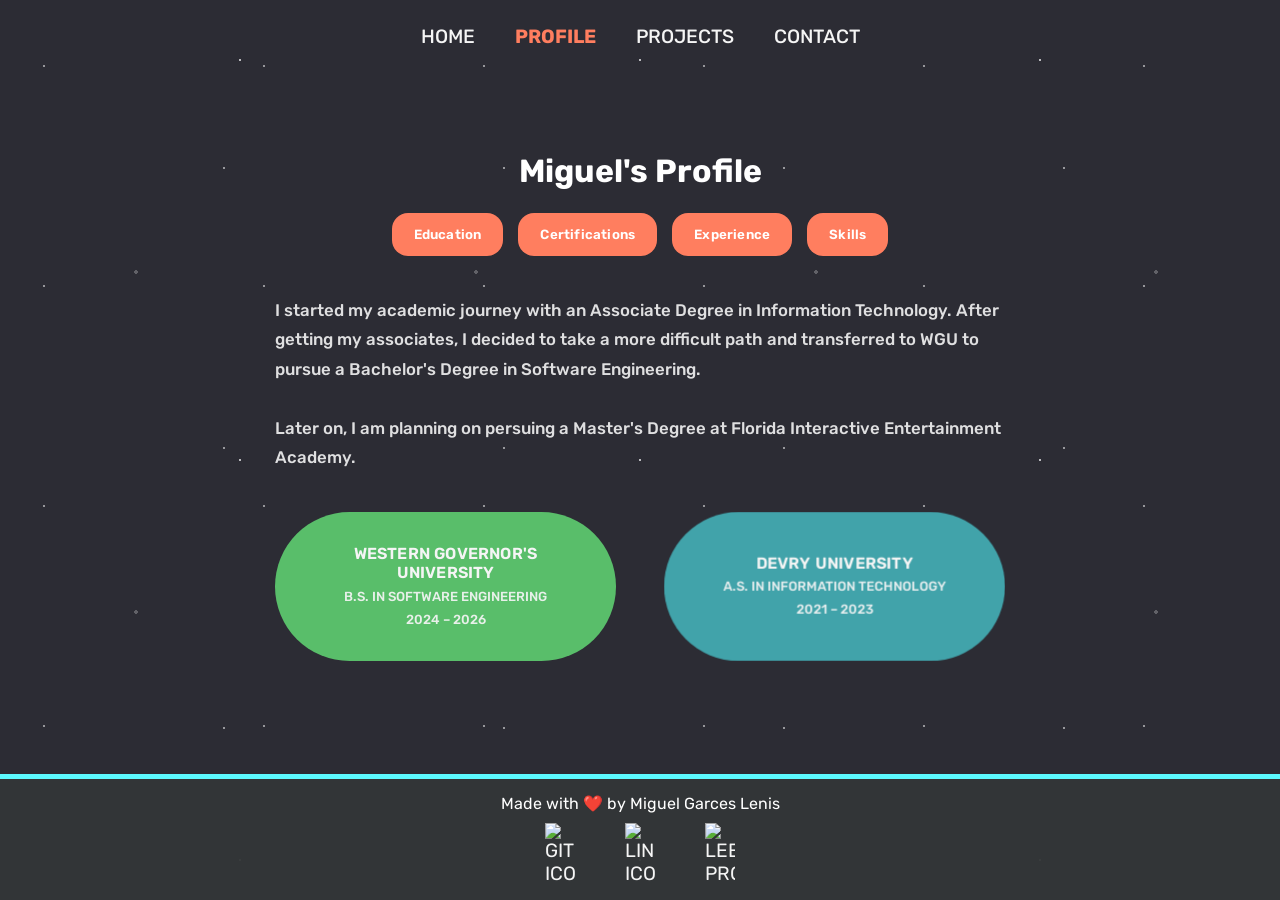
==== profile.html @ fd6a9745 "Update content across multiple files: adjust tab width in .prettierrc, enhance placeholder text in c" ====
<!DOCTYPE html>
<html lang="en">
    <head>
        <meta charset="UTF-8">
        <title>MG | Profile</title>
        <meta name="viewport" content="width=device-width, initial-scale=1">
        <link rel="stylesheet" href="./styling/main.css">
        <link rel="stylesheet" href="./styling/profile.css">
        <script src="./functionality/profileButtons.js"></script>
    </head>
    <body>
        <header class="fade-in">
            <nav>
                <ul class="nav-menu">
                    <li><a href="index.html">Home</a></li>
                    <li><a class="active" href="profile.html">Profile</a></li>
                    <li><a href="projects.html">Projects</a></li>
                    <li><a href="contact.html">Contact</a></li>
                </ul>
            </nav>
        </header>

        <main>
            <div class="profile-container fade-in">
                <h2 style="color: white; margin-bottom: 3%;">Miguel's Profile</h2>
                <div class="menu-container">
                    <button type="button" data-target="education">Education</button>
                    <button type="button" data-target="certifications">Certifications</button>
                    <button type="button" data-target="experience">Experience</button>
                    <button type="button" data-target="skills">Skills</button>
                </div>
                <div class="content-container">
                    <div class="content-item" data-section="education">
                        <p>I started my academic journey with an Associate Degree in Information Technology.
                            After getting my associates, I decided to take a more difficult path and transferred to WGU to pursue a Bachelor's Degree in Software Engineering.<br><br>
                            Later on, I am planning on persuing a Master's Degree at Florida Interactive Entertainment Academy.</p>
                        <ul class="edu-list">
                            <li class="edu-item">
                                <span class="edu-school">Western Governor's University</span>
                                <span class="edu-degree">B.S. in Software Engineering</span>
                                <span class="edu-dates">2024 – 2026</span>
                            </li>

                            <li class="edu-item">
                                <span class="edu-school">DeVry University</span>
                                <span class="edu-degree">A.S. in Information Technology</span>
                                <span class="edu-dates">2021 – 2023</span>
                            </li>
                        </ul>
                    </div>
                    <div class="content-item hidden" data-section="certifications">
                        <p>My first certification was the CompTIA Project+ which helped me understand project management principles and best practices. <br><br>Now, I am aiming to get my AWS Certified Solutions Architect certification, however
                            due to scheduling conflicts, the exam has been delayed.</p>
                        <ul class="cert-list">
                            <li class="cert-item">
                                <img src="./images/aws.png" alt="AWS Certified Solutions Architect">
                                <span class="cert-date">DELAYED</span>
                            </li>

                            <li class="cert-item">
                                <img src="./images/comptia.png" alt="CompTIA Project+">
                                <span class="cert-date">Issued 2024</span>
                            </li>
                        </ul>
                    </div>
                    <div class="content-item hidden" data-section="experience">
                        <p>
                            Independent Projects represents hands-on work building, testing, and deploying full-stack applications using modern web, cloud, and QA technologies. <br><br>
                            This includes development across Angular, Spring Boot, databases, AWS infrastructure, CI/CD pipelines, and automated testing.
                        </p>
                        <ul class="exp-list">
                            <li class="exp-item">
                                <div class="exp-dot"></div>

                                <div class="exp-content">
                                    <div class="exp-header">
                                        <span class="exp-title">Full-Stack & Cloud Engineer</span>
                                        <span class="exp-company">Independent Projects</span>
                                        <span class="exp-date">2023 – Present</span>
                                    </div>

                                    <ul class="exp-bullets">
                                        <li>Designed and delivered multiple full-stack applications across different domains, solving real problems such as user authentication, order processing, and data consistency</li>
                                        <li>Architected and deployed cloud infrastructure on AWS to ensure high availability, scalability, and secure data access across services</li>
                                        <li>Built automated testing and CI/CD pipelines to prevent regressions, validate APIs, and maintain production-level quality standards</li>
                                    </ul>
                                </div>
                            </li>

                            <li class="exp-item">
                                <div class="exp-dot"></div>

                                <div class="exp-content">
                                    <div class="exp-header">
                                        <span class="exp-title">Learning Ambassador</span>
                                        <span class="exp-company">Amazon</span>
                                        <span class="exp-date">2021 – Present</span>
                                    </div>

                                    <ul class="exp-bullets">
                                        <li>Led onboarding and technical training for new associates, ensuring accurate use of internal systems and digital tools</li>
                                        <li>Identified workflow, system, and data issues and worked with leadership to resolve bottlenecks and prevent recurring errors</li>
                                        <li>Served as a communication bridge between operations and management, improving process quality, reporting, and team performance</li>
                                    </ul>
                                </div>
                            </li>
                        </ul>
                    </div>
                <div class="content-item hidden" data-section="skills">
                    <p>These skills were developed through continuous self-learning, hands-on experimentation, and consistent dedication to building real systems. The technologies shown represent a core toolkit, but the ability to learn, adapt, and apply new tools extends far beyond what is listed here.</p>
                    <div class="skills-wall">
                        <!-- Row 1 — Front End -->
                        <div class="skills-card">
                            <div class="skills-head">
                            <span class="skills-title">Front End</span>
                            <span class="skills-sub">UI + styling</span>
                            </div>

                            <div class="skills-marquee" style="--dur: 22s;">
                            <div class="skills-track">
                                <span class="skill-pill"><img src="./images/programming-icons/html.png" alt="HTML"><span>HTML</span></span>
                                <span class="skill-pill"><img src="./images/programming-icons/css.png" alt="CSS"><span>CSS</span></span>
                                <span class="skill-pill"><img src="./images/programming-icons/js.png" alt="JavaScript"><span>JavaScript</span></span>
                                <span class="skill-pill"><img src="./images/programming-icons/ts.png" alt="TypeScript"><span>TypeScript</span></span>
                                <span class="skill-pill"><img src="./images/programming-icons/bootstrap.png" alt="Bootstrap"><span>Bootstrap</span></span>
                                <span class="skill-pill"><img src="./images/programming-icons/angular.png" alt="Angular"><span>Angular</span></span>

                                <!-- duplicate -->
                                <span class="skill-pill"><img src="./images/programming-icons/html.png" alt="HTML"><span>HTML</span></span>
                                <span class="skill-pill"><img src="./images/programming-icons/css.png" alt="CSS"><span>CSS</span></span>
                                <span class="skill-pill"><img src="./images/programming-icons/js.png" alt="JavaScript"><span>JavaScript</span></span>
                                <span class="skill-pill"><img src="./images/programming-icons/ts.png" alt="TypeScript"><span>TypeScript</span></span>
                                <span class="skill-pill"><img src="./images/programming-icons/bootstrap.png" alt="Bootstrap"><span>Bootstrap</span></span>
                                <span class="skill-pill"><img src="./images/programming-icons/angular.png" alt="Angular"><span>Angular</span></span>
                            </div>
                            </div>
                        </div>

                        <!-- Row 2 — Back End & Data -->
                        <div class="skills-card skills-reverse">
                            <div class="skills-head">
                            <span class="skills-title">Back End & Data</span>
                            <span class="skills-sub">services + databases</span>
                            </div>

                            <div class="skills-marquee" style="--dur: 26s;">
                            <div class="skills-track">
                                <span class="skill-pill"><img src="./images/programming-icons/java.png" alt="Java"><span>Java</span></span>
                                <span class="skill-pill"><img src="./images/programming-icons/python.png" alt="Python"><span>Python</span></span>
                                <span class="skill-pill"><img src="./images/programming-icons/nodejs.png" alt="Node.js"><span>Node.js</span></span>
                                <span class="skill-pill"><img src="./images/programming-icons/mysql.png" alt="MySQL"><span>MySQL</span></span>
                                <span class="skill-pill"><img src="./images/programming-icons/postgresql.png" alt="PostgreSQL"><span>PostgreSQL</span></span>
                                <span class="skill-pill"><img src="./images/programming-icons/docker.png" alt="Docker"><span>Docker</span></span>
                                <span class="skill-pill"><img src="./images/programming-icons/spring.svg" alt="Spring Boot"><span>Spring Boot</span></span>
                                <span class="skill-pill"><img src="./images/programming-icons/aws.svg" alt="AWS"><span>AWS</span></span>

                                <!-- duplicate -->
                                <span class="skill-pill"><img src="./images/programming-icons/java.png" alt="Java"><span>Java</span></span>
                                <span class="skill-pill"><img src="./images/programming-icons/python.png" alt="Python"><span>Python</span></span>
                                <span class="skill-pill"><img src="./images/programming-icons/nodejs.png" alt="Node.js"><span>Node.js</span></span>
                                <span class="skill-pill"><img src="./images/programming-icons/mysql.png" alt="MySQL"><span>MySQL</span></span>
                                <span class="skill-pill"><img src="./images/programming-icons/postgresql.png" alt="PostgreSQL"><span>PostgreSQL</span></span>
                                <span class="skill-pill"><img src="./images/programming-icons/docker.png" alt="Docker"><span>Docker</span></span>
                                <span class="skill-pill"><img src="./images/programming-icons/spring.svg" alt="Spring Boot"><span>Spring Boot</span></span>
                                <span class="skill-pill"><img src="./images/programming-icons/aws.svg" alt="AWS"><span>AWS</span></span>
                            </div>
                            </div>
                        </div>

                        <!-- Row 3 — QA & Testing -->
                        <div class="skills-card">
                            <div class="skills-head">
                            <span class="skills-title">QA & Testing</span>
                            <span class="skills-sub">automation + API</span>
                            </div>

                            <div class="skills-marquee" style="--dur: 18s;">
                            <div class="skills-track">
                                <span class="skill-pill"><img src="./images/programming-icons/playwright.png" alt="Playwright"><span>Playwright</span></span>
                                <span class="skill-pill"><img src="./images/programming-icons/cypress.png" alt="Cypress"><span>Cypress</span></span>
                                <span class="skill-pill"><img src="./images/programming-icons/postman.png" alt="Postman"><span>Postman</span></span>
                                <span class="skill-pill"><img src="./images/programming-icons/json.png" alt="JSON"><span>JSON</span></span>

                                <!-- duplicate -->
                                <span class="skill-pill"><img src="./images/programming-icons/playwright.png" alt="Playwright"><span>Playwright</span></span>
                                <span class="skill-pill"><img src="./images/programming-icons/cypress.png" alt="Cypress"><span>Cypress</span></span>
                                <span class="skill-pill"><img src="./images/programming-icons/postman.png" alt="Postman"><span>Postman</span></span>
                                <span class="skill-pill"><img src="./images/programming-icons/json.png" alt="JSON"><span>JSON</span></span>
                            </div>
                            </div>
                        </div>
                    </div>
                </div>
            </div>
        </main>

        <footer>
            <p>Made with ❤️ by Miguel Garces Lenis</p>
            <div class="social-icons">
                <a href="https://github.com/destrutoyt" target="_blank"><img src="./images/github-logo.svg" alt="GitHub Icon"></a>
                <a href="https://www.linkedin.com/in/miguelgarcesl/" target="_blank"><img src="./images/linkedin-logo.svg" alt="LinkedIn Icon"></a>
                <a href="https://leetcode.com/u/destrutoyt/" target="_blank"><img src="./images/leetcode-logo.svg" alt="LeetCode Profile"></a>
            </div>
        </footer>
    </body>
</html>
---- styling/main.css ----
@import url('https://fonts.googleapis.com/css2?family=Chakra+Petch:ital,wght@0,300;0,400;0,500;0,600;0,700;1,300;1,400;1,500;1,600;1,700&family=Rubik:ital,wght@0,300..900;1,300..900&display=swap');
@import url('https://fonts.googleapis.com/css2?family=Clicker+Script&display=swap');

:root {
  /* ===== CUSTOM COLORS ===== */
  --body-backg-color: rgba(28, 28, 36, 0.925);

  --neon-orange: #ff8c42;
  --neon-sky: #5cfaff;
  --neon-yellow: #ffcc00;
  --neon-green: #4eea66;

  --dev-status: rgba(206, 113, 8, 0.925);
  --peachy: #ff7e5f;
  --light-peachy: rgba(255, 173, 122, 0.863);
  --saffron: rgb(255, 178, 36);
  --light-warm-color: rgba(221, 189, 141, 0.968);
  --dark-beige-transparent: rgba(170, 142, 108, 0.833);
  --peachy-blue: rgb(65, 163, 170);
  --mint-green: #97ffc2;
  --dark-gray-translucent: rgba(72, 72, 75, 0.925);
  --soft-blue: rgb(103, 180, 190);
  --forest-green: #59be6a;

  --steel-blue: #4e8ba3;
  --soft-red: rgb(211, 98, 98);
  --soft-red-translucent: rgba(211, 98, 98, 0.758); /* For hover effect */
  --coral-translucent: #ff7f5fb3; /* For hover effect */
  --steel-blue-translucent: #4e8ba3ae; /* For hover effect */

  --sky-blue: #8bacca;
  --soft-pink: #f8cbcb;
  --mint-aqua: #43c287;

  --released-status: rgba(89, 190, 106, 0.925);
  --coming-status: rgba(128, 128, 128, 0.8);
  --demo-status: rgba(130, 95, 255, 0.8);
  --dev-status: rgba(206, 113, 8, 0.925);
}

/* ===== GENERAL STYLYING ===== */
* {
  padding: 0;
  margin: 0;
  text-decoration: none;
  list-style: none;
  box-sizing: border-box;
}
p {
  font-family: 'Rubik', sans-serif;
}
h1,
h2,
h3,
h4 {
  font-family: 'Rubik', sans-serif;
  font-weight: 700;
}
body {
  position: relative;
  display: flex;
  flex-direction: column;
  min-height: 100vh;
  box-sizing: border-box;
  background-color: var(--body-backg-color);
  margin: 0;
  height: 100%;
}
body::before {
  content: '';
  position: fixed;
  inset: 0px;
  z-index: 0;
  pointer-events: none;

  background:
    radial-gradient(
      1px 1px at 20% 30%,
      rgba(255, 255, 255, 0.5) 99%,
      transparent 100%
    ),
    radial-gradient(
      1px 1px at 80% 60%,
      rgba(255, 255, 255, 0.514) 99%,
      transparent 100%
    ),
    radial-gradient(
      2px 2px at 40% 80%,
      rgba(255, 255, 255, 0.25) 99%,
      transparent 100%
    ),
    radial-gradient(
      1px 1px at 60% 15%,
      rgba(255, 255, 255, 0.685) 99%,
      transparent 100%
    );

  background-size:
    220px 220px,
    280px 280px,
    340px 340px,
    400px 400px;
  background-repeat: repeat;

  opacity: 1;
  filter: blur(0.2px);

  animation: star-drift 18s linear infinite;
}
header,
main,
footer {
  position: relative;
  z-index: 1;
}
main {
  margin-bottom: 30px;
}
html,
body {
  overflow-x: hidden;
}
li,
a {
  font-family: 'Rubik', sans-serif !important;
  font-size: 1.2rem;
  font-weight: 400;
  text-decoration: none;
  text-transform: uppercase;
  color: whitesmoke;
}
header {
  display: flex;
  justify-content: center;
  align-items: center;
  padding-bottom: 30%;
}

/* ===== COLORS ===== */
.peachy-color {
  color: var(--peachy) !important;
}
.neon-green {
  color: var(--neon-green) !important;
}
.dark-beige {
  color: var(--light-warm-color) !important;
}
.reddish {
  color: red;
}
.fade-in {
  animation: fade-in 2s ease;
}
@keyframes gradient {
  0% {
    background-position: 0%;
  }
  50% {
    background-position: 100%;
  }
  100% {
    background-position: 0% 50%;
  }
}
@keyframes fade-in {
  0% {
    opacity: 0;
  }
  100% {
    opacity: 1;
  }
}
/* ===== CUSTOM TEXT/FONT/SIZE ===== */
.h2-large-text {
  font-size: 3.5rem;
  color: white;
}
.h3-medium-text {
  font-size: 2.5rem;
  color: white;
}
.h4-small-text {
  font-size: 1.5rem;
  color: white;
}
.h4-smaller-text {
  font-size: 1.2rem;
  color: white;
}
.h5-small-text {
  font-size: 1.2rem;
  font-weight: 400;
  color: white;
}
.p-small-text {
  width: 600px;
  font-size: 1.2rem;
  font-weight: 400;
  color: white;
  display: block;
}
.honor-text {
  font-family: 'Clicker Script', serif;
  font-size: 1.5rem;
  font-weight: 700;
  color: gold;
}
.p-small-description {
  text-wrap: wrap;
  font-size: 1.1rem;
  font-weight: 400;
  color: white;
}
/* ===== MISCELLANEOUS  ===== */
.light-weight {
  font-weight: 500;
}
.bold-weight {
  font-weight: 700;
}
.margin-botton-50 {
  margin-bottom: 50px;
}
.margin-left-75 {
  margin-left: -75px;
}
.hidden {
  display: none;
}
.center-text {
  text-align: center;
}
/* ===== NAVBAR ===== */
.nav-menu {
  display: flex;
  flex-wrap: wrap;
  gap: 30px;
  justify-content: center;
  align-items: center;
  position: relative;
  transform: translateY(-90px);
  padding: 15px 0;

  background-color: rgba(51, 55, 56, 0.959);
  border-bottom: 5px solid var(--neon-sky);
  border-bottom-left-radius: 25%;
  border-bottom-right-radius: 25%;
  transition: all 0.5s ease;
}
.nav-menu li a {
  display: inline-block;
  font-family: 'Rubik', sans-serif !important;
  font-size: 1rem;
  font-weight: 450;
  transition: all 0.3s ease;
}
.nav-menu:hover {
  border-bottom: 10px solid var(--peachy);
  border-bottom-left-radius: 10%;
  border-bottom-right-radius: 10%;
  transform: translateY(0);
}
.nav-menu li a:hover {
  color: var(--mint-green);
  transform: translateY(-5px);
}
.nav-menu li a.active {
  color: var(--peachy);
  font-weight: 700;
}

/* ===== FOOTER ===== */
footer {
  position: relative;
  display: flex;
  flex-direction: column;
  justify-content: center;
  align-items: center;
  padding: 15px;

  background-color: rgba(51, 55, 56, 0.959);
  border-top: 5px solid var(--neon-sky);
  margin-top: auto;
  color: white;

  overflow: visible;
}

footer::before {
  content: '';
  position: absolute;
  left: 0;
  top: -5px;
  width: 100%;
  height: 5px;
  background: var(--neon-yellow);

  transform: scaleX(0);
  transform-origin: left;
  transition: transform 1s ease;

  z-index: 9999;
  pointer-events: none;
}

footer:hover::before {
  transform: scaleX(1);
}

footer p {
  font-size: 1rem;
  text-align: center;
}
footer .social-icons {
  display: flex;
  gap: 50px;
  margin-top: 10px;
}
footer .social-icons img {
  width: auto;
  max-width: 30px;
  height: 30px;
  transition: all 0.3s ease;
}
footer .social-icons img:hover {
  transform: translateY(-5px);
}

/* ===== PROJECTS WEBPAGE STYLING ===== */
/* == CONTAINERS == */
.project-introduction {
  display: flex;
  flex-direction: column;
  align-items: center;
  text-align: center;
}
.project-parent-container {
  display: grid;
  grid-template-columns: repeat(auto-fit, minmax(450px, 1fr));
  gap: 50px;
  padding: 50px;
  max-width: 1500px;
  margin-inline: auto; /* centers the grid container */
}
.project-child-container {
  display: grid;
  position: relative;
  grid-template-rows: auto auto auto auto auto; /* image, title, description, tags */
  background-color: rgba(253, 207, 170, 0.795);
  border-radius: 10px;
  height: 50vh;
  overflow: hidden;
  transition: all 0.2s ease;
}
.icons-container {
  display: flex;
  justify-content: center;
  gap: 50px;
  width: 100%;
}

@keyframes fadeIn {
  from {
    opacity: 0;
    transform: translateY(-20px);
  }
  to {
    opacity: 1;
    transform: translateY(0);
  }
}

/* ===== MAIN PAGE ANIMATIONS ===== */
@keyframes cursor {
  50% {
    border-color: transparent;
  }
}
@keyframes star-drift {
  from {
    background-position:
      0 0,
      0 0,
      0 0,
      0 0;
  }
  to {
    background-position:
      220px 400px,
      -280px 220px,
      340px -260px,
      -400px -300px;
  }
}
/* ========== RESPONSIVE DESIGN  ========== */
@media (min-width: 360px) {
  .nav-menu {
    padding: 25px;
    transform: translateY(-110px);
  }
}
@media (min-width: 415px) {
  .nav-menu {
    transform: translateY(-100px);
  }
}
@media (min-width: 417px) {
  header {
    padding-bottom: 150px;
  }
  .nav-menu {
    gap: 40px;
    transform: translateY(0);
    padding: 25px 10px 25px 10px;
    background-color: transparent;
    border: none;
    justify-content: center;
    align-content: center;
  }
  .nav-menu li a {
    text-align: center !important;
    width: 100%;
  }
  .nav-menu:hover {
    border: none;
  }
}
@media (min-width: 700px) {
  .nav-menu li a {
    font-size: 1.2rem;
  }
}
---- styling/profile.css ----
header {
  padding-bottom: 10%;
}
.hidden {
  display: none !important;
}

/* == CONTAINERS == */
.profile-container {
  display: flex;
  flex-direction: column;
  align-items: center;
  padding: 15px;
  width: 100%;
  max-width: 800px;
  margin: 0 auto;
  border-radius: 10px;
}

.menu-container {
  display: flex;
  justify-content: center;
  flex-wrap: wrap;
  gap: 15px;
  margin-bottom: 20px;
}

.content-container {
  padding: 20px;
  border-radius: 8px;
  width: 100%;
}

/* == TEXT STYLES == */
.profile-container h2 {
  font-size: 2em;
  margin-bottom: 10px;
  color: var(--peachy);
}

.content-item {
  padding: 0;
  margin: 0;
  display: flex;
  flex-direction: column;
  gap: 1rem;

  /* tab switching animations */
  opacity: 1;
  transform: translateY(0);
  transition:
    opacity 260ms ease,
    transform 260ms ease;
}

.content-item.is-entering {
  display: block;
  opacity: 0;
  transform: translateY(10px);
}

.content-item.is-active {
  display: block;
  opacity: 1;
  transform: translateY(0);
}

.content-item.is-leaving {
  display: block;
  opacity: 0;
  transform: translateY(10px);
}

.content-item h3 {
  margin: 0;
  padding-bottom: 0.6rem;
  font-weight: 800;
  text-align: center;
  letter-spacing: 0.4px;
  color: white;
  border-bottom: 1px solid rgba(0, 0, 0, 0.1);
}

.content-item p {
  margin: 0;
  max-width: 68ch;
  font-size: 0.92rem;
  line-height: 1.75;
  margin-bottom: 20px;
  font-weight: 500;
  opacity: 0.85;
  color: white;
}

.content-item .edu-list {
  margin-top: 0.25rem;
}

/* == BUTTON STYLES == */
.menu-container button {
  background-color: var(--peachy);
  color: white;
  border: none;
  font-weight: 800;
  font-family: 'Rubik', sans-serif;
  padding: 14px 22px;
  border-radius: 16px;
  cursor: pointer;
  font-weight: 600;
  letter-spacing: 0.2px;
  transition:
    background-color 0.3s ease,
    transform 0.2s ease,
    box-shadow 0.2s ease;
}
.menu-container button:hover {
  background-color: var(--peachy-blue);
  transform: translateY(-1px);
  box-shadow: 0 8px 20px rgba(0, 0, 0, 0.1);
}
.menu-container button.is-active {
  transform: translateY(-1px);
  background-color: var(--peachy-blue);
  box-shadow: 0 10px 25px rgba(0, 0, 0, 0.12);
}

/* == LIST STYLES == */
.edu-list {
  list-style: none;
  padding: 0;
  margin: 0;
  display: grid;
  grid-template-columns: repeat(auto-fit, minmax(240px, 1fr));
  gap: 3rem;
  justify-items: center; /* keeps pills centered in their grid cell */
}

.edu-item {
  display: flex;
  flex-direction: column;
  justify-content: center;
  gap: 0.35rem;

  padding: 2rem;
  width: 100%;
  max-width: 360px;
  min-width: 0;
  box-sizing: border-box;

  text-align: center;
  color: whitesmoke;
  border-radius: 999px;

  animation: floatCircle 6s linear infinite;
  will-change: transform;
  position: relative;
  transition:
    transform 0.25s ease,
    box-shadow 0.25s ease;
}

.edu-school {
  font-size: 1rem;
  font-weight: 600;
  letter-spacing: 0.2px;
  color: whitesmoke;
}

.edu-degree,
.edu-dates {
  font-size: 0.82rem;
  font-weight: 500;
  line-height: 1.35;
}

.edu-degree {
  opacity: 0.92;
}

.edu-dates {
  opacity: 0.92;
}

.edu-item:nth-child(1) {
  animation-delay: 0s;
  background: var(--forest-green);
}

.edu-item:nth-child(2) {
  animation-delay: -4s;
  background: var(--peachy-blue);
}

.cert-list {
  list-style: none;
  padding: 0;
  margin: 1.2rem 0 0;
  display: grid;
  grid-template-columns: repeat(auto-fit, minmax(120px, 1fr));
  gap: 1.4rem;
}

.cert-item {
  display: flex;
  flex-direction: column;
  align-items: center;
  justify-content: center;
  gap: 0.7rem;

  padding: 1.2rem 1rem;
  border-radius: 16px;

  background: rgba(11, 184, 103, 0.123);
  border: 1px solid rgba(11, 184, 103, 0.15);
  backdrop-filter: blur(6px);

  box-shadow: 0 10px 25px rgba(0, 0, 0, 0.12);
  transition: all 0.3s ease;
}
.cert-item:hover {
  background-color: #5cbe98;
}

.cert-item img {
  max-width: 100%;
  max-height: 125px;
  object-fit: contain;
  filter: drop-shadow(0 6px 10px rgba(11, 184, 103, 0.25));
  transition: transform 0.35s ease;
}

.cert-date {
  font-size: 0.75rem;
  font-weight: 600;
  letter-spacing: 0.3px;
  text-transform: uppercase;
}

.cert-item:hover {
  transform: translateY(-6px) scale(1.03);
}

.cert-item:hover img {
  transform: scale(1.08);
}

/* ===== EXPERIENCE ===== */
.exp-list {
  list-style: none;
  padding: 0;
  margin: 2rem 0 0;
  position: relative;

  /* Reserve space on the left for the dot/rail area */
  --gutter: 10px;
  --rail-x: 22px;

  padding-left: var(--gutter);
}
.exp-item {
  display: flex;
  gap: 1.2rem;
  margin-bottom: 2rem;
  position: relative;
}
.exp-dot {
  width: 12px;
  height: 12px;
  background: var(--primary-color);
  border-radius: 50%;
  flex-shrink: 0;

  box-shadow: 0 0 0 4px rgb(123, 219, 155);

  position: absolute;
  left: calc(var(--rail-x) - var(--gutter));
  top: 0.6rem;
  transform: translateX(-50%);

  animation: dot-breathing 2.5s ease-in-out infinite;
}
.exp-header {
  display: flex;
  flex-direction: column;
  gap: 0.2rem;
  margin-bottom: 0.6rem;
}

.exp-title {
  font-weight: 800;
  font-size: 0.95rem;
}

.exp-company {
  font-size: 0.85rem;
  opacity: 0.8;
}

.exp-date {
  font-size: 0.75rem;
  letter-spacing: 0.3px;
  text-transform: uppercase;
  opacity: 0.6;
}

.exp-bullets {
  list-style: none;
  padding-left: 0;
  margin: 0;
  display: flex;
  flex-direction: column;
  gap: 0.4rem;
}

.exp-bullets li {
  font-size: 0.9rem;
  text-transform: none;
  line-height: 1.5;
  opacity: 0.85;
  position: relative;
  padding-left: 1rem;
}

.exp-bullets li::before {
  content: '•';
  position: absolute;
  left: 0;
  color: var(--primary-color);
}

/* ===== Skills wall (Squared 3x3) ===== */
.skills-wall {
  margin-top: 1rem;
  display: grid;
  grid-template-columns: repeat(3, minmax(0, 1fr));
  gap: 1rem;
}

/* Each square card */
.skills-card {
  border-radius: 18px;
  padding: 0.9rem 0.9rem 1rem;
  box-shadow: 0 10px 30px rgba(0, 0, 0, 0.08);
  overflow: hidden;
}

.skills-card:nth-child(1) {
  background: rgb(91, 209, 154);
  border: 1px solid rgba(91, 209, 154, 0.425);
}

.skills-card:nth-child(2) {
  background: rgb(241, 196, 97);
  border: 1px solid rgba(241, 196, 97, 0.425);
}

.skills-card:nth-child(3) {
  background: rgb(157, 172, 238);
  border: 1px solid rgba(157, 172, 238, 0.425);
}

/* Header */
.skills-head {
  display: flex;
  flex-direction: column;
  text-align: center;
  gap: 0.15rem;
  margin-bottom: 0.7rem;
  font-family: 'Rubik', sans-serif;
}

.skills-title {
  font-weight: 700;
  font-size: 0.95rem;
  letter-spacing: 0.2px;
}

.skills-sub {
  font-size: 0.78rem;
  opacity: 0.7;
  text-transform: uppercase;
  letter-spacing: 0.35px;
}

/* Marquee viewport */
.skills-marquee {
  position: relative;
  width: 100%;
  overflow: hidden;

  -webkit-mask-image: linear-gradient(
    to right,
    transparent 0%,
    #000 10%,
    #000 90%,
    transparent 100%
  );

  mask-image: linear-gradient(
    to right,
    transparent 0%,
    #000 10%,
    #000 90%,
    transparent 100%
  );

  min-height: 44px;
}

/* Track that moves */
.skills-track {
  display: flex;
  align-items: center;
  gap: 0.65rem;
  width: max-content;
  animation: skills-move var(--dur, 22s) linear infinite;
  will-change: transform;
}

/* Opposite direction */
.skills-reverse .skills-track {
  animation-name: skills-move-reverse;
}

/* Each skill pill */
.skill-pill {
  display: inline-flex;
  align-items: center;
  gap: 0.45rem;

  padding: 0.45rem 0.65rem;
  border-radius: 999px;

  border: 1px solid #c99a5d;
  background: #ce9b5a;
  color: white;
  font-size: 0.78rem;
  font-weight: 600;
  white-space: nowrap;
  font-family: 'Rubik', sans-serif;
}

.skill-pill img {
  width: 20px;
  height: 20px;
  object-fit: contain;
  filter: drop-shadow(0 4px 8px rgba(0, 0, 0, 0.1));
}

.skills-card:hover {
  transform: translateY(-5px);
  transition: 0.25s ease;
  box-shadow: 0 16px 40px rgba(0, 0, 0, 0.1);
}

.skill-pill:hover {
  transform: translateY(-1px);
  transition: 0.2s ease;
}

/* == ANIMATIONS == */
@keyframes floatCircle {
  0% {
    transform: translate(0px, 0px);
  }
  25% {
    transform: translate(8px, -6px);
  }
  50% {
    transform: translate(0px, -8px);
  }
  75% {
    transform: translate(-8px, -6px);
  }
  100% {
    transform: translate(0px, 0px);
  }
}

@keyframes dot-breathing {
  0%,
  100% {
    box-shadow: 0 0 0 4px rgb(123, 219, 155);
  }
  50% {
    box-shadow: 0 0 0 5px rgb(238, 188, 130);
  }
}

@keyframes skills-move {
  0% {
    transform: translateX(0);
  }
  100% {
    transform: translateX(-50%);
  }
}

@keyframes skills-move-reverse {
  0% {
    transform: translateX(-50%);
  }
  100% {
    transform: translateX(0);
  }
}

/* == RESPONSIVE DESIGN == */
@media (min-width: 768px) {
  header {
    padding-bottom: 7%;
  }
  .content-item p {
    font-size: 1.05rem;
  }
  .exp-title {
    font-size: 1.2rem;
  }
  .exp-company {
    font-size: 1.15rem;
  }
  .exp-date {
    font-size: 0.9rem;
  }
  .exp-bullets li {
    font-size: 1rem;
  }
  .profile-container {
    width: 100%;
    align-items: center;
    justify-content: center;
  }
  .skills-wall {
    grid-template-columns: repeat(1, minmax(0, 1fr));
  }
}
@media (min-width: 1024px) {
  header {
    padding-bottom: 5%;
  }
}
@media (min-width: 1440px) {
  header {
    padding-bottom: 3%;
  }
  .menu-container {
    gap: 20px;
  }
  .menu-container button {
    padding: 16px 26px;
    font-size: 0.9rem;
  }
}
@media (min-width: 901px) {
  .exp-list {
    --gutter: 55px;
  }
}

/* == ADDITIONAL RDS == */
@media (max-width: 900px) {
  .skills-wall {
    grid-template-columns: 1fr;
  }
  .skills-card {
    padding: 1rem;
  }
  .exp-list {
    --rail-x: 18px;
  }
  .exp-item {
    padding-left: calc(var(--rail-x) + 0.95rem);
  }
}

/* == ACCESSIBILITY == */
/* Respect reduced motion */
@media (prefers-reduced-motion: reduce) {
  .skills-track {
    animation: none;
  }
  .content-item {
    transition: none;
  }
}
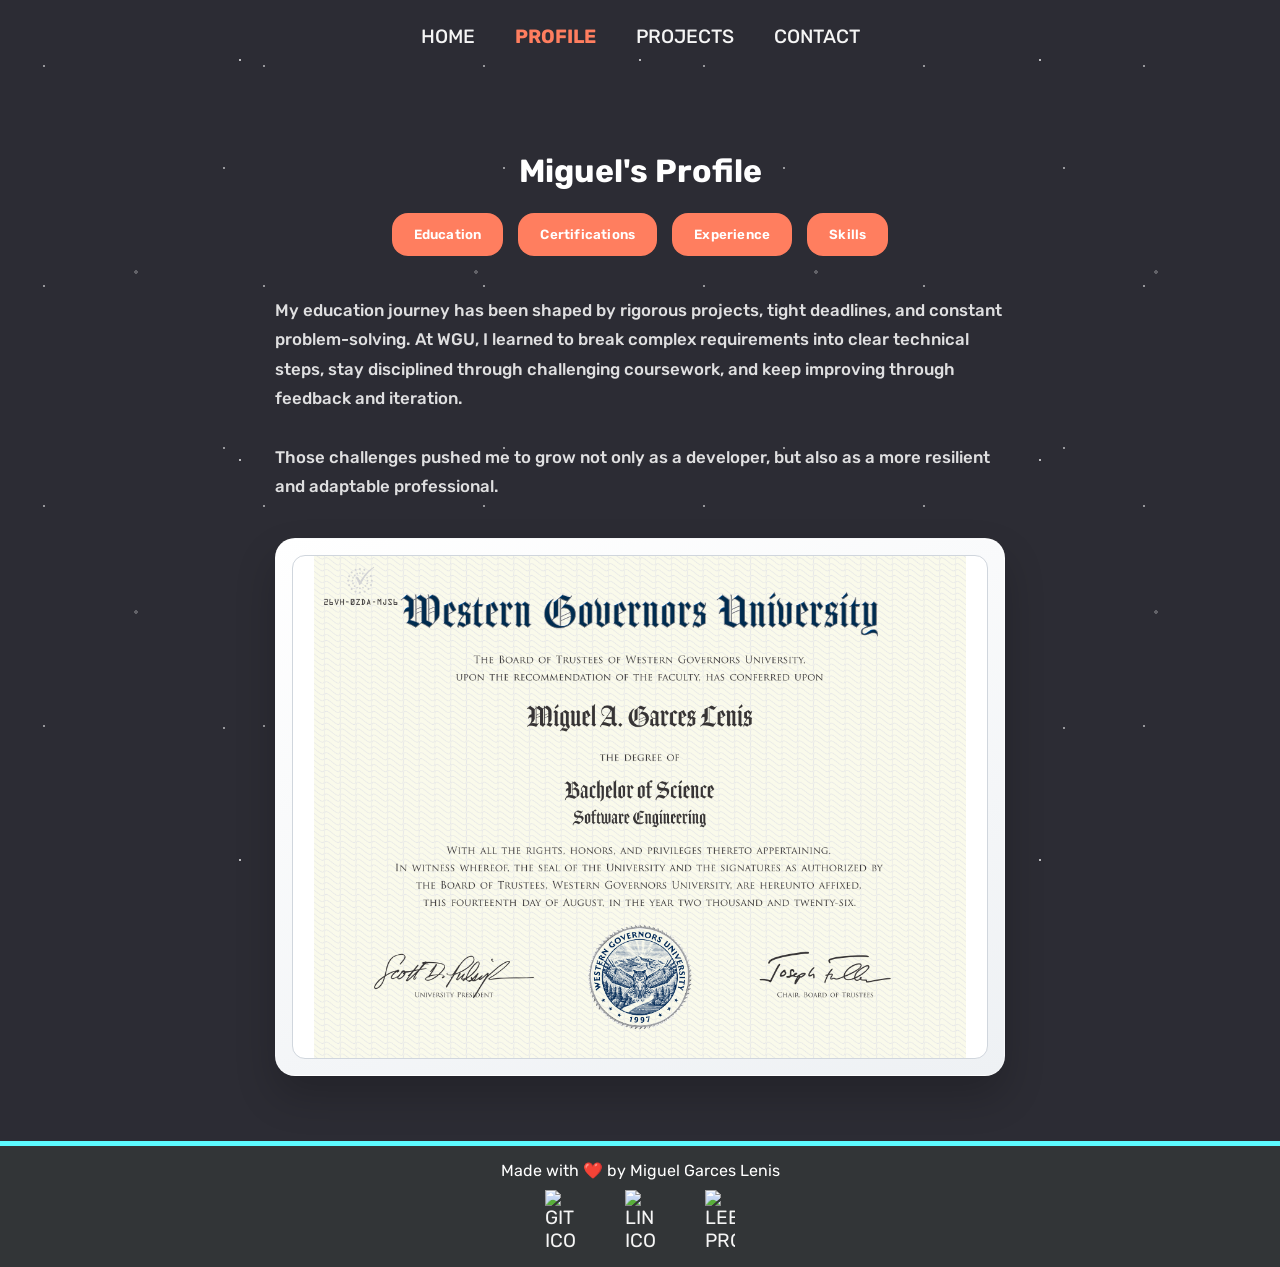
==== commit 27007a8c: "Add SVG icons for Git, Linux, Pipeline, and Server - Created a new SVG icon for Git with a distinct " ====
--- a/profile.html
+++ b/profile.html
@@ -31,44 +31,61 @@
                 </div>
                 <div class="content-container">
                     <div class="content-item" data-section="education">
-                        <p>I started my academic journey with an Associate Degree in Information Technology.
-                            After getting my associates, I decided to take a more difficult path and transferred to WGU to pursue a Bachelor's Degree in Software Engineering.<br><br>
-                            Later on, I am planning on persuing a Master's Degree at Florida Interactive Entertainment Academy.</p>
-                        <ul class="edu-list">
-                            <li class="edu-item">
-                                <span class="edu-school">Western Governor's University</span>
-                                <span class="edu-degree">B.S. in Software Engineering</span>
-                                <span class="edu-dates">2024 – 2026</span>
-                            </li>
-
-                            <li class="edu-item">
-                                <span class="edu-school">DeVry University</span>
-                                <span class="edu-degree">A.S. in Information Technology</span>
-                                <span class="edu-dates">2021 – 2023</span>
-                            </li>
-                        </ul>
+                        <p>My education journey has been shaped by rigorous projects, tight deadlines, and constant problem-solving.
+                            At WGU, I learned to break complex requirements into clear technical steps, stay disciplined through challenging coursework, and keep improving through feedback and iteration.<br><br>
+                            Those challenges pushed me to grow not only as a developer, but also as a more resilient and adaptable professional.</p>
+                        <section class="diploma-card" aria-label="Education diploma">
+                            <figure class="diploma-frame">
+                                <img class="diploma-image" src="./images/diplomas/b.s.png" alt="Bachelor of Science diploma">
+                            </figure>
+                        </section>
                     </div>
                     <div class="content-item hidden" data-section="certifications">
-                        <p>My first certification was the CompTIA Project+ which helped me understand project management principles and best practices. <br><br>Now, I am aiming to get my AWS Certified Solutions Architect certification, however
-                            due to scheduling conflicts, the exam has been delayed.</p>
+                        <p>My first certification was the CompTIA Project+ which helped me understand project management principles and best practices. <br><br>Now, I am actively working towards my AWS Certified Solutions Architect certification, building on hands-on cloud experience from my DevOps work.</p>
                         <ul class="cert-list">
-                            <li class="cert-item">
-                                <img src="./images/aws.png" alt="AWS Certified Solutions Architect">
-                                <span class="cert-date">DELAYED</span>
-                            </li>
-
-                            <li class="cert-item">
-                                <img src="./images/comptia.png" alt="CompTIA Project+">
-                                <span class="cert-date">Issued 2024</span>
+                            <li class="cert-item" data-status="in-progress">
+                                <div class="cert-plate">
+                                    <img src="./images/aws.png" alt="AWS Certified Solutions Architect">
+                                </div>
+                                <span class="cert-name">AWS Certified Solutions Architect</span>
+                                <span class="cert-status">In Progress</span>
+                            </li>
+
+                            <li class="cert-item" data-status="issued">
+                                <div class="cert-plate">
+                                    <img src="./images/comptia.png" alt="CompTIA Project+">
+                                </div>
+                                <span class="cert-name">CompTIA Project+</span>
+                                <span class="cert-status">Issued 2024</span>
                             </li>
                         </ul>
                     </div>
                     <div class="content-item hidden" data-section="experience">
                         <p>
-                            Independent Projects represents hands-on work building, testing, and deploying full-stack applications using modern web, cloud, and QA technologies. <br><br>
-                            This includes development across Angular, Spring Boot, databases, AWS infrastructure, CI/CD pipelines, and automated testing.
+                            My experience spans DevOps and full-stack engineering, from maintaining CI/CD pipelines and cloud infrastructure to building and deploying complete web applications. <br><br>
+                            This includes hands-on work with Bitbucket Pipelines, AWS, Proxmox, Angular, Spring Boot, databases, and automated testing, always with a focus on reliability, cost efficiency, and clean delivery processes.
                         </p>
                         <ul class="exp-list">
+                            <li class="exp-item">
+                                <div class="exp-dot"></div>
+
+                                <div class="exp-content">
+                                    <div class="exp-header">
+                                        <span class="exp-title">DevOps Intern</span>
+                                        <span class="exp-company">CUES Inc</span>
+                                        <span class="exp-date">June 2026 – October 2026</span>
+                                    </div>
+
+                                    <ul class="exp-bullets">
+                                        <li>Supported and maintained <strong>Bitbucket Pipelines</strong> for monorepo build, test, packaging, artifact, and release workflows</li>
+                                        <li>Implemented pipeline caching that reduced CI build time from <strong>1 hour to 26 minutes</strong></li>
+                                        <li>Optimized <strong>AWS infrastructure</strong>, including EC2 and EBS resources, reducing operating costs by more than <strong>$400 per month</strong></li>
+                                        <li>Migrated and reorganized <strong>two Proxmox servers</strong> supporting Linux self-hosted CI/CD runners; created traceable user accounts and configured reserved IP addresses for stable company-network connectivity</li>
+                                        <li>Implemented automated artifact cleanup based on branch and commit SHA, and defined protected branches to improve release control and artifact traceability</li>
+                                    </ul>
+                                </div>
+                            </li>
+
                             <li class="exp-item">
                                 <div class="exp-dot"></div>
 
@@ -107,88 +124,69 @@
                         </ul>
                     </div>
                 <div class="content-item hidden" data-section="skills">
-                    <p>These skills were developed through continuous self-learning, hands-on experimentation, and consistent dedication to building real systems. The technologies shown represent a core toolkit, but the ability to learn, adapt, and apply new tools extends far beyond what is listed here.</p>
-                    <div class="skills-wall">
-                        <!-- Row 1 — Front End -->
-                        <div class="skills-card">
-                            <div class="skills-head">
-                            <span class="skills-title">Front End</span>
-                            <span class="skills-sub">UI + styling</span>
-                            </div>
-
-                            <div class="skills-marquee" style="--dur: 22s;">
-                            <div class="skills-track">
-                                <span class="skill-pill"><img src="./images/programming-icons/html.png" alt="HTML"><span>HTML</span></span>
-                                <span class="skill-pill"><img src="./images/programming-icons/css.png" alt="CSS"><span>CSS</span></span>
-                                <span class="skill-pill"><img src="./images/programming-icons/js.png" alt="JavaScript"><span>JavaScript</span></span>
-                                <span class="skill-pill"><img src="./images/programming-icons/ts.png" alt="TypeScript"><span>TypeScript</span></span>
-                                <span class="skill-pill"><img src="./images/programming-icons/bootstrap.png" alt="Bootstrap"><span>Bootstrap</span></span>
-                                <span class="skill-pill"><img src="./images/programming-icons/angular.png" alt="Angular"><span>Angular</span></span>
-
-                                <!-- duplicate -->
-                                <span class="skill-pill"><img src="./images/programming-icons/html.png" alt="HTML"><span>HTML</span></span>
-                                <span class="skill-pill"><img src="./images/programming-icons/css.png" alt="CSS"><span>CSS</span></span>
-                                <span class="skill-pill"><img src="./images/programming-icons/js.png" alt="JavaScript"><span>JavaScript</span></span>
-                                <span class="skill-pill"><img src="./images/programming-icons/ts.png" alt="TypeScript"><span>TypeScript</span></span>
-                                <span class="skill-pill"><img src="./images/programming-icons/bootstrap.png" alt="Bootstrap"><span>Bootstrap</span></span>
-                                <span class="skill-pill"><img src="./images/programming-icons/angular.png" alt="Angular"><span>Angular</span></span>
-                            </div>
-                            </div>
-                        </div>
-
-                        <!-- Row 2 — Back End & Data -->
-                        <div class="skills-card skills-reverse">
-                            <div class="skills-head">
-                            <span class="skills-title">Back End & Data</span>
-                            <span class="skills-sub">services + databases</span>
-                            </div>
-
-                            <div class="skills-marquee" style="--dur: 26s;">
-                            <div class="skills-track">
-                                <span class="skill-pill"><img src="./images/programming-icons/java.png" alt="Java"><span>Java</span></span>
-                                <span class="skill-pill"><img src="./images/programming-icons/python.png" alt="Python"><span>Python</span></span>
-                                <span class="skill-pill"><img src="./images/programming-icons/nodejs.png" alt="Node.js"><span>Node.js</span></span>
-                                <span class="skill-pill"><img src="./images/programming-icons/mysql.png" alt="MySQL"><span>MySQL</span></span>
-                                <span class="skill-pill"><img src="./images/programming-icons/postgresql.png" alt="PostgreSQL"><span>PostgreSQL</span></span>
-                                <span class="skill-pill"><img src="./images/programming-icons/docker.png" alt="Docker"><span>Docker</span></span>
-                                <span class="skill-pill"><img src="./images/programming-icons/spring.svg" alt="Spring Boot"><span>Spring Boot</span></span>
-                                <span class="skill-pill"><img src="./images/programming-icons/aws.svg" alt="AWS"><span>AWS</span></span>
-
-                                <!-- duplicate -->
-                                <span class="skill-pill"><img src="./images/programming-icons/java.png" alt="Java"><span>Java</span></span>
-                                <span class="skill-pill"><img src="./images/programming-icons/python.png" alt="Python"><span>Python</span></span>
-                                <span class="skill-pill"><img src="./images/programming-icons/nodejs.png" alt="Node.js"><span>Node.js</span></span>
-                                <span class="skill-pill"><img src="./images/programming-icons/mysql.png" alt="MySQL"><span>MySQL</span></span>
-                                <span class="skill-pill"><img src="./images/programming-icons/postgresql.png" alt="PostgreSQL"><span>PostgreSQL</span></span>
-                                <span class="skill-pill"><img src="./images/programming-icons/docker.png" alt="Docker"><span>Docker</span></span>
-                                <span class="skill-pill"><img src="./images/programming-icons/spring.svg" alt="Spring Boot"><span>Spring Boot</span></span>
-                                <span class="skill-pill"><img src="./images/programming-icons/aws.svg" alt="AWS"><span>AWS</span></span>
-                            </div>
-                            </div>
-                        </div>
-
-                        <!-- Row 3 — QA & Testing -->
-                        <div class="skills-card">
-                            <div class="skills-head">
-                            <span class="skills-title">QA & Testing</span>
-                            <span class="skills-sub">automation + API</span>
-                            </div>
-
-                            <div class="skills-marquee" style="--dur: 18s;">
-                            <div class="skills-track">
-                                <span class="skill-pill"><img src="./images/programming-icons/playwright.png" alt="Playwright"><span>Playwright</span></span>
-                                <span class="skill-pill"><img src="./images/programming-icons/cypress.png" alt="Cypress"><span>Cypress</span></span>
-                                <span class="skill-pill"><img src="./images/programming-icons/postman.png" alt="Postman"><span>Postman</span></span>
-                                <span class="skill-pill"><img src="./images/programming-icons/json.png" alt="JSON"><span>JSON</span></span>
-
-                                <!-- duplicate -->
-                                <span class="skill-pill"><img src="./images/programming-icons/playwright.png" alt="Playwright"><span>Playwright</span></span>
-                                <span class="skill-pill"><img src="./images/programming-icons/cypress.png" alt="Cypress"><span>Cypress</span></span>
-                                <span class="skill-pill"><img src="./images/programming-icons/postman.png" alt="Postman"><span>Postman</span></span>
-                                <span class="skill-pill"><img src="./images/programming-icons/json.png" alt="JSON"><span>JSON</span></span>
-                            </div>
-                            </div>
-                        </div>
+                    <p>These skills were developed through continuous self-learning, hands-on experimentation, and consistent dedication to building real systems, including, but not limited to: front-end, back-end, DevOps, and QA tooling. The technologies shown represent a core toolkit, but the ability to learn, adapt, and apply new tools extends far beyond what is listed here.</p>
+                    <div class="skills-grid">
+                        <!-- Front End -->
+                        <article class="skills-group" data-accent="frontend">
+                            <header class="skills-group-head">
+                                <h4 class="skills-group-title">Front End</h4>
+                                <p class="skills-group-sub">UI + styling</p>
+                            </header>
+                            <div class="skill-chip-row">
+                                <span class="skill-chip"><img src="./images/programming-icons/html.png" alt="HTML"><span>HTML</span></span>
+                                <span class="skill-chip"><img src="./images/programming-icons/css.png" alt="CSS"><span>CSS</span></span>
+                                <span class="skill-chip"><img src="./images/programming-icons/js.png" alt="JavaScript"><span>JavaScript</span></span>
+                                <span class="skill-chip"><img src="./images/programming-icons/ts.png" alt="TypeScript"><span>TypeScript</span></span>
+                                <span class="skill-chip"><img src="./images/programming-icons/bootstrap.png" alt="Bootstrap"><span>Bootstrap</span></span>
+                                <span class="skill-chip"><img src="./images/programming-icons/angular.png" alt="Angular"><span>Angular</span></span>
+                            </div>
+                        </article>
+
+                        <!-- Back End & Data -->
+                        <article class="skills-group" data-accent="backend">
+                            <header class="skills-group-head">
+                                <h4 class="skills-group-title">Back End & Data</h4>
+                                <p class="skills-group-sub">services + databases</p>
+                            </header>
+                            <div class="skill-chip-row">
+                                <span class="skill-chip"><img src="./images/programming-icons/java.png" alt="Java"><span>Java</span></span>
+                                <span class="skill-chip"><img src="./images/programming-icons/python.png" alt="Python"><span>Python</span></span>
+                                <span class="skill-chip"><img src="./images/programming-icons/nodejs.png" alt="Node.js"><span>Node.js</span></span>
+                                <span class="skill-chip"><img src="./images/programming-icons/spring.svg" alt="Spring Boot"><span>Spring Boot</span></span>
+                                <span class="skill-chip"><img src="./images/programming-icons/mysql.png" alt="MySQL"><span>MySQL</span></span>
+                                <span class="skill-chip"><img src="./images/programming-icons/postgresql.png" alt="PostgreSQL"><span>PostgreSQL</span></span>
+                            </div>
+                        </article>
+
+                        <!-- DevOps & Cloud -->
+                        <article class="skills-group" data-accent="devops">
+                            <header class="skills-group-head">
+                                <h4 class="skills-group-title">DevOps & Cloud</h4>
+                                <p class="skills-group-sub">infrastructure + delivery</p>
+                            </header>
+                            <div class="skill-chip-row">
+                                <span class="skill-chip"><img src="./images/programming-icons/aws.svg" alt="AWS"><span>AWS</span></span>
+                                <span class="skill-chip"><img src="./images/programming-icons/docker.png" alt="Docker"><span>Docker</span></span>
+                                <span class="skill-chip"><img src="./images/programming-icons/git.svg" alt="Git"><span>Git</span></span>
+                                <span class="skill-chip"><img src="./images/programming-icons/pipeline.svg" alt="Bitbucket Pipelines"><span>Bitbucket Pipelines</span></span>
+                                <span class="skill-chip"><img src="./images/programming-icons/linux.svg" alt="Linux"><span>Linux</span></span>
+                                <span class="skill-chip"><img src="./images/programming-icons/server.svg" alt="Proxmox"><span>Proxmox</span></span>
+                            </div>
+                        </article>
+
+                        <!-- QA & Testing -->
+                        <article class="skills-group" data-accent="qa">
+                            <header class="skills-group-head">
+                                <h4 class="skills-group-title">QA & Testing</h4>
+                                <p class="skills-group-sub">automation + API</p>
+                            </header>
+                            <div class="skill-chip-row">
+                                <span class="skill-chip"><img src="./images/programming-icons/playwright.png" alt="Playwright"><span>Playwright</span></span>
+                                <span class="skill-chip"><img src="./images/programming-icons/cypress.png" alt="Cypress"><span>Cypress</span></span>
+                                <span class="skill-chip"><img src="./images/programming-icons/postman.png" alt="Postman"><span>Postman</span></span>
+                                <span class="skill-chip"><img src="./images/programming-icons/json.png" alt="JSON"><span>JSON</span></span>
+                            </div>
+                        </article>
                     </div>
                 </div>
             </div>
--- a/styling/profile.css
+++ b/styling/profile.css
@@ -92,8 +92,40 @@
   color: white;
 }
 
-.content-item .edu-list {
-  margin-top: 0.25rem;
+.diploma-card {
+  width: 100%;
+  max-width: 460px;
+  margin: 0 auto;
+}
+
+.diploma-frame {
+  margin: 0;
+  width: 100%;
+  padding: 0.85rem;
+  border-radius: 20px;
+  background: linear-gradient(160deg, #ffffff 0%, #eef1f4 100%);
+  border: 1px solid rgba(255, 255, 255, 0.34);
+  box-shadow:
+    0 20px 40px rgba(0, 0, 0, 0.2),
+    0 1px 0 rgba(255, 255, 255, 0.75) inset;
+  transition:
+    padding 0.25s ease,
+    border-radius 0.25s ease,
+    box-shadow 0.25s ease;
+}
+
+.diploma-image {
+  display: block;
+  width: 100%;
+  height: auto;
+  max-height: 56vh;
+  border-radius: 13px;
+  border: 1px solid #d0d6dd;
+  object-fit: contain;
+  background: #ffffff;
+  transition:
+    max-height 0.25s ease,
+    border-radius 0.25s ease;
 }
 
 /* == BUTTON STYLES == */
@@ -196,52 +228,82 @@
   padding: 0;
   margin: 1.2rem 0 0;
   display: grid;
-  grid-template-columns: repeat(auto-fit, minmax(120px, 1fr));
-  gap: 1.4rem;
+  grid-template-columns: repeat(auto-fit, minmax(150px, 1fr));
+  gap: 1rem;
 }
 
 .cert-item {
+  --accent: var(--forest-green);
+
   display: flex;
   flex-direction: column;
   align-items: center;
   justify-content: center;
-  gap: 0.7rem;
-
-  padding: 1.2rem 1rem;
+  gap: 0.65rem;
+
+  padding: 1.15rem 1rem;
   border-radius: 16px;
 
-  background: rgba(11, 184, 103, 0.123);
-  border: 1px solid rgba(11, 184, 103, 0.15);
+  background: rgba(255, 255, 255, 0.05);
+  background: color-mix(in srgb, var(--accent) 14%, rgba(20, 22, 28, 0.35));
+  border: 1px solid rgba(255, 255, 255, 0.12);
+  border-top: 3px solid var(--accent);
   backdrop-filter: blur(6px);
 
-  box-shadow: 0 10px 25px rgba(0, 0, 0, 0.12);
-  transition: all 0.3s ease;
-}
+  box-shadow: 0 10px 24px rgba(0, 0, 0, 0.16);
+  transition:
+    transform 0.25s ease,
+    box-shadow 0.25s ease;
+}
+
+.cert-item[data-status='in-progress'] {
+  --accent: var(--peachy-blue);
+}
+
 .cert-item:hover {
-  background-color: #5cbe98;
+  transform: translateY(-5px);
+  box-shadow: 0 16px 34px rgba(0, 0, 0, 0.22);
+}
+
+.cert-plate {
+  width: 100%;
+  display: flex;
+  align-items: center;
+  justify-content: center;
+  padding: 0.9rem;
+  border-radius: 12px;
+  background: rgba(255, 255, 255, 0.92);
 }
 
 .cert-item img {
   max-width: 100%;
-  max-height: 125px;
+  max-height: 108px;
   object-fit: contain;
-  filter: drop-shadow(0 6px 10px rgba(11, 184, 103, 0.25));
   transition: transform 0.35s ease;
-}
-
-.cert-date {
-  font-size: 0.75rem;
-  font-weight: 600;
-  letter-spacing: 0.3px;
-  text-transform: uppercase;
-}
-
-.cert-item:hover {
-  transform: translateY(-6px) scale(1.03);
 }
 
 .cert-item:hover img {
   transform: scale(1.08);
+}
+
+.cert-name {
+  font-size: 0.82rem;
+  font-weight: 700;
+  text-align: center;
+  line-height: 1.3;
+  color: white;
+}
+
+.cert-status {
+  font-size: 0.68rem;
+  font-weight: 700;
+  letter-spacing: 0.4px;
+  text-transform: uppercase;
+  color: white;
+  padding: 0.22rem 0.6rem;
+  border-radius: 999px;
+  background: color-mix(in srgb, var(--accent) 38%, transparent);
+  border: 1px solid color-mix(in srgb, var(--accent) 60%, transparent);
 }
 
 /* ===== EXPERIENCE ===== */
@@ -256,21 +318,74 @@
   --rail-x: 22px;
 
   padding-left: var(--gutter);
+
+  /* keep long experience history from pushing page height, scroll instead */
+  max-height: 340px;
+  overflow-y: auto;
+  overflow-x: hidden;
+  padding-right: 0.5rem;
+  scrollbar-width: thin;
+  scrollbar-color: var(--peachy-blue) transparent;
+}
+
+.exp-list::before {
+  content: '';
+  position: absolute;
+  left: calc(var(--rail-x) - var(--gutter));
+  top: 0.6rem;
+  bottom: 1rem;
+  width: 2px;
+  background: linear-gradient(
+    to bottom,
+    rgba(255, 255, 255, 0.32),
+    rgba(255, 255, 255, 0.04)
+  );
+  transform: translateX(-50%);
+}
+
+.exp-list::-webkit-scrollbar {
+  width: 6px;
+}
+
+.exp-list::-webkit-scrollbar-track {
+  background: transparent;
+}
+
+.exp-list::-webkit-scrollbar-thumb {
+  background-color: var(--peachy-blue);
+  border-radius: 999px;
 }
 .exp-item {
-  display: flex;
-  gap: 1.2rem;
-  margin-bottom: 2rem;
+  --accent: var(--peachy-blue);
+
+  display: flex;
+  gap: 1.1rem;
+  margin-bottom: 1.1rem;
   position: relative;
 }
+
+.exp-item:last-child {
+  margin-bottom: 0.2rem;
+}
+
+.exp-item:nth-child(3n + 1) {
+  --accent: var(--steel-blue);
+}
+.exp-item:nth-child(3n + 2) {
+  --accent: var(--peachy);
+}
+.exp-item:nth-child(3n + 3) {
+  --accent: var(--forest-green);
+}
+
 .exp-dot {
   width: 12px;
   height: 12px;
-  background: var(--primary-color);
+  background: var(--accent);
   border-radius: 50%;
   flex-shrink: 0;
 
-  box-shadow: 0 0 0 4px rgb(123, 219, 155);
+  box-shadow: 0 0 0 4px color-mix(in srgb, var(--accent) 45%, transparent);
 
   position: absolute;
   left: calc(var(--rail-x) - var(--gutter));
@@ -279,28 +394,63 @@
 
   animation: dot-breathing 2.5s ease-in-out infinite;
 }
+
+.exp-content {
+  flex: 1;
+  min-width: 0;
+  border-radius: 16px;
+  padding: 0.95rem 1.1rem 1.05rem;
+  background: rgba(255, 255, 255, 0.05);
+  background: color-mix(in srgb, var(--accent) 14%, rgba(20, 22, 28, 0.35));
+  border: 1px solid rgba(255, 255, 255, 0.12);
+  border-left: 3px solid var(--accent);
+  box-shadow: 0 10px 24px rgba(0, 0, 0, 0.16);
+  transition:
+    transform 0.25s ease,
+    box-shadow 0.25s ease;
+}
+
+.exp-content:hover {
+  transform: translateY(-3px);
+  box-shadow: 0 16px 32px rgba(0, 0, 0, 0.22);
+}
+
 .exp-header {
   display: flex;
-  flex-direction: column;
-  gap: 0.2rem;
-  margin-bottom: 0.6rem;
+  flex-wrap: wrap;
+  align-items: center;
+  gap: 0.3rem 0.6rem;
+  margin-bottom: 0.8rem;
 }
 
 .exp-title {
+  order: 1;
+  flex-basis: 100%;
   font-weight: 800;
-  font-size: 0.95rem;
+  font-size: 0.98rem;
+  color: white;
+  letter-spacing: 0.2px;
 }
 
 .exp-company {
-  font-size: 0.85rem;
-  opacity: 0.8;
+  order: 2;
+  font-size: 0.75rem;
+  font-weight: 700;
+  padding: 0.22rem 0.6rem;
+  border-radius: 999px;
+  color: white;
+  background: color-mix(in srgb, var(--accent) 38%, transparent);
+  border: 1px solid color-mix(in srgb, var(--accent) 60%, transparent);
 }
 
 .exp-date {
-  font-size: 0.75rem;
+  order: 3;
+  margin-left: auto;
+  font-size: 0.7rem;
   letter-spacing: 0.3px;
   text-transform: uppercase;
-  opacity: 0.6;
+  opacity: 0.65;
+  color: white;
 }
 
 .exp-bullets {
@@ -309,153 +459,134 @@
   margin: 0;
   display: flex;
   flex-direction: column;
-  gap: 0.4rem;
+  gap: 0.45rem;
 }
 
 .exp-bullets li {
-  font-size: 0.9rem;
+  font-size: 0.88rem;
   text-transform: none;
-  line-height: 1.5;
-  opacity: 0.85;
+  line-height: 1.55;
+  opacity: 0.88;
+  color: white;
   position: relative;
-  padding-left: 1rem;
+  padding-left: 1.05rem;
 }
 
 .exp-bullets li::before {
-  content: '•';
+  content: '›';
   position: absolute;
   left: 0;
-  color: var(--primary-color);
-}
-
-/* ===== Skills wall (Squared 3x3) ===== */
-.skills-wall {
+  top: -0.05rem;
+  font-weight: 800;
+  color: var(--accent);
+}
+
+/* ===== Skills showcase (accent-coded groups) ===== */
+.skills-grid {
   margin-top: 1rem;
   display: grid;
-  grid-template-columns: repeat(3, minmax(0, 1fr));
+  grid-template-columns: 1fr;
   gap: 1rem;
 }
 
-/* Each square card */
-.skills-card {
+.skills-group {
+  --accent: var(--peachy-blue);
+
   border-radius: 18px;
-  padding: 0.9rem 0.9rem 1rem;
-  box-shadow: 0 10px 30px rgba(0, 0, 0, 0.08);
-  overflow: hidden;
-}
-
-.skills-card:nth-child(1) {
-  background: rgb(91, 209, 154);
-  border: 1px solid rgba(91, 209, 154, 0.425);
-}
-
-.skills-card:nth-child(2) {
-  background: rgb(241, 196, 97);
-  border: 1px solid rgba(241, 196, 97, 0.425);
-}
-
-.skills-card:nth-child(3) {
-  background: rgb(157, 172, 238);
-  border: 1px solid rgba(157, 172, 238, 0.425);
-}
-
-/* Header */
-.skills-head {
+  padding: 1.1rem 1.05rem;
+  background: rgba(255, 255, 255, 0.06);
+  background: color-mix(in srgb, var(--accent) 16%, rgba(20, 22, 28, 0.35));
+  border: 1px solid rgba(255, 255, 255, 0.14);
+  border-top: 3px solid var(--accent);
+  box-shadow: 0 12px 28px rgba(0, 0, 0, 0.18);
+  backdrop-filter: blur(8px);
+  transition:
+    transform 0.25s ease,
+    box-shadow 0.25s ease;
+}
+
+.skills-group:hover {
+  transform: translateY(-4px);
+  box-shadow: 0 18px 36px rgba(0, 0, 0, 0.22);
+}
+
+.skills-group[data-accent='frontend'] {
+  --accent: var(--forest-green);
+}
+.skills-group[data-accent='backend'] {
+  --accent: var(--peachy);
+}
+.skills-group[data-accent='devops'] {
+  --accent: var(--steel-blue);
+}
+.skills-group[data-accent='qa'] {
+  --accent: rgb(157, 172, 238);
+}
+
+.skills-group-head {
   display: flex;
   flex-direction: column;
-  text-align: center;
   gap: 0.15rem;
-  margin-bottom: 0.7rem;
+  margin-bottom: 0.85rem;
   font-family: 'Rubik', sans-serif;
 }
 
-.skills-title {
+.skills-group-title {
+  margin: 0;
   font-weight: 700;
-  font-size: 0.95rem;
+  font-size: 0.98rem;
   letter-spacing: 0.2px;
-}
-
-.skills-sub {
-  font-size: 0.78rem;
+  color: white;
+}
+
+.skills-group-sub {
+  margin: 0;
+  font-size: 0.75rem;
   opacity: 0.7;
+  color: white;
   text-transform: uppercase;
   letter-spacing: 0.35px;
 }
 
-/* Marquee viewport */
-.skills-marquee {
-  position: relative;
-  width: 100%;
-  overflow: hidden;
-
-  -webkit-mask-image: linear-gradient(
-    to right,
-    transparent 0%,
-    #000 10%,
-    #000 90%,
-    transparent 100%
-  );
-
-  mask-image: linear-gradient(
-    to right,
-    transparent 0%,
-    #000 10%,
-    #000 90%,
-    transparent 100%
-  );
-
-  min-height: 44px;
-}
-
-/* Track that moves */
-.skills-track {
-  display: flex;
-  align-items: center;
-  gap: 0.65rem;
-  width: max-content;
-  animation: skills-move var(--dur, 22s) linear infinite;
-  will-change: transform;
-}
-
-/* Opposite direction */
-.skills-reverse .skills-track {
-  animation-name: skills-move-reverse;
-}
-
-/* Each skill pill */
-.skill-pill {
+.skill-chip-row {
+  display: flex;
+  flex-wrap: wrap;
+  gap: 0.55rem;
+}
+
+.skill-chip {
   display: inline-flex;
   align-items: center;
   gap: 0.45rem;
 
-  padding: 0.45rem 0.65rem;
-  border-radius: 999px;
-
-  border: 1px solid #c99a5d;
-  background: #ce9b5a;
+  padding: 0.4rem 0.65rem;
+  border-radius: 10px;
+
+  border: 1px solid rgba(255, 255, 255, 0.16);
+  background: rgba(0, 0, 0, 0.22);
   color: white;
   font-size: 0.78rem;
   font-weight: 600;
   white-space: nowrap;
   font-family: 'Rubik', sans-serif;
-}
-
-.skill-pill img {
+  transition:
+    transform 0.2s ease,
+    border-color 0.2s ease,
+    background-color 0.2s ease;
+}
+
+.skill-chip img {
   width: 20px;
   height: 20px;
   object-fit: contain;
-  filter: drop-shadow(0 4px 8px rgba(0, 0, 0, 0.1));
-}
-
-.skills-card:hover {
-  transform: translateY(-5px);
-  transition: 0.25s ease;
-  box-shadow: 0 16px 40px rgba(0, 0, 0, 0.1);
-}
-
-.skill-pill:hover {
-  transform: translateY(-1px);
-  transition: 0.2s ease;
+  border-radius: 4px;
+  filter: drop-shadow(0 4px 8px rgba(0, 0, 0, 0.15));
+}
+
+.skill-chip:hover {
+  transform: translateY(-2px);
+  border-color: var(--accent);
+  background: rgba(0, 0, 0, 0.32);
 }
 
 /* == ANIMATIONS == */
@@ -480,28 +611,10 @@
 @keyframes dot-breathing {
   0%,
   100% {
-    box-shadow: 0 0 0 4px rgb(123, 219, 155);
+    box-shadow: 0 0 0 4px color-mix(in srgb, var(--accent) 55%, transparent);
   }
   50% {
-    box-shadow: 0 0 0 5px rgb(238, 188, 130);
-  }
-}
-
-@keyframes skills-move {
-  0% {
-    transform: translateX(0);
-  }
-  100% {
-    transform: translateX(-50%);
-  }
-}
-
-@keyframes skills-move-reverse {
-  0% {
-    transform: translateX(-50%);
-  }
-  100% {
-    transform: translateX(0);
+    box-shadow: 0 0 0 5px color-mix(in srgb, var(--accent) 30%, white);
   }
 }
 
@@ -510,17 +623,26 @@
   header {
     padding-bottom: 7%;
   }
+  .cert-item img {
+    max-height: 130px;
+  }
+  .diploma-card {
+    max-width: 760px;
+  }
+  .diploma-frame {
+    padding: 1rem;
+  }
   .content-item p {
     font-size: 1.05rem;
   }
   .exp-title {
-    font-size: 1.2rem;
+    font-size: 1.1rem;
   }
   .exp-company {
-    font-size: 1.15rem;
+    font-size: 0.82rem;
   }
   .exp-date {
-    font-size: 0.9rem;
+    font-size: 0.78rem;
   }
   .exp-bullets li {
     font-size: 1rem;
@@ -530,14 +652,20 @@
     align-items: center;
     justify-content: center;
   }
-  .skills-wall {
-    grid-template-columns: repeat(1, minmax(0, 1fr));
+  .skills-grid {
+    grid-template-columns: repeat(2, minmax(0, 1fr));
+  }
+  .exp-list {
+    max-height: 400px;
   }
 }
 @media (min-width: 1024px) {
   header {
     padding-bottom: 5%;
   }
+  .exp-list {
+    max-height: 480px;
+  }
 }
 @media (min-width: 1440px) {
   header {
@@ -559,10 +687,10 @@
 
 /* == ADDITIONAL RDS == */
 @media (max-width: 900px) {
-  .skills-wall {
+  .skills-grid {
     grid-template-columns: 1fr;
   }
-  .skills-card {
+  .skills-group {
     padding: 1rem;
   }
   .exp-list {
@@ -576,9 +704,6 @@
 /* == ACCESSIBILITY == */
 /* Respect reduced motion */
 @media (prefers-reduced-motion: reduce) {
-  .skills-track {
-    animation: none;
-  }
   .content-item {
     transition: none;
   }
